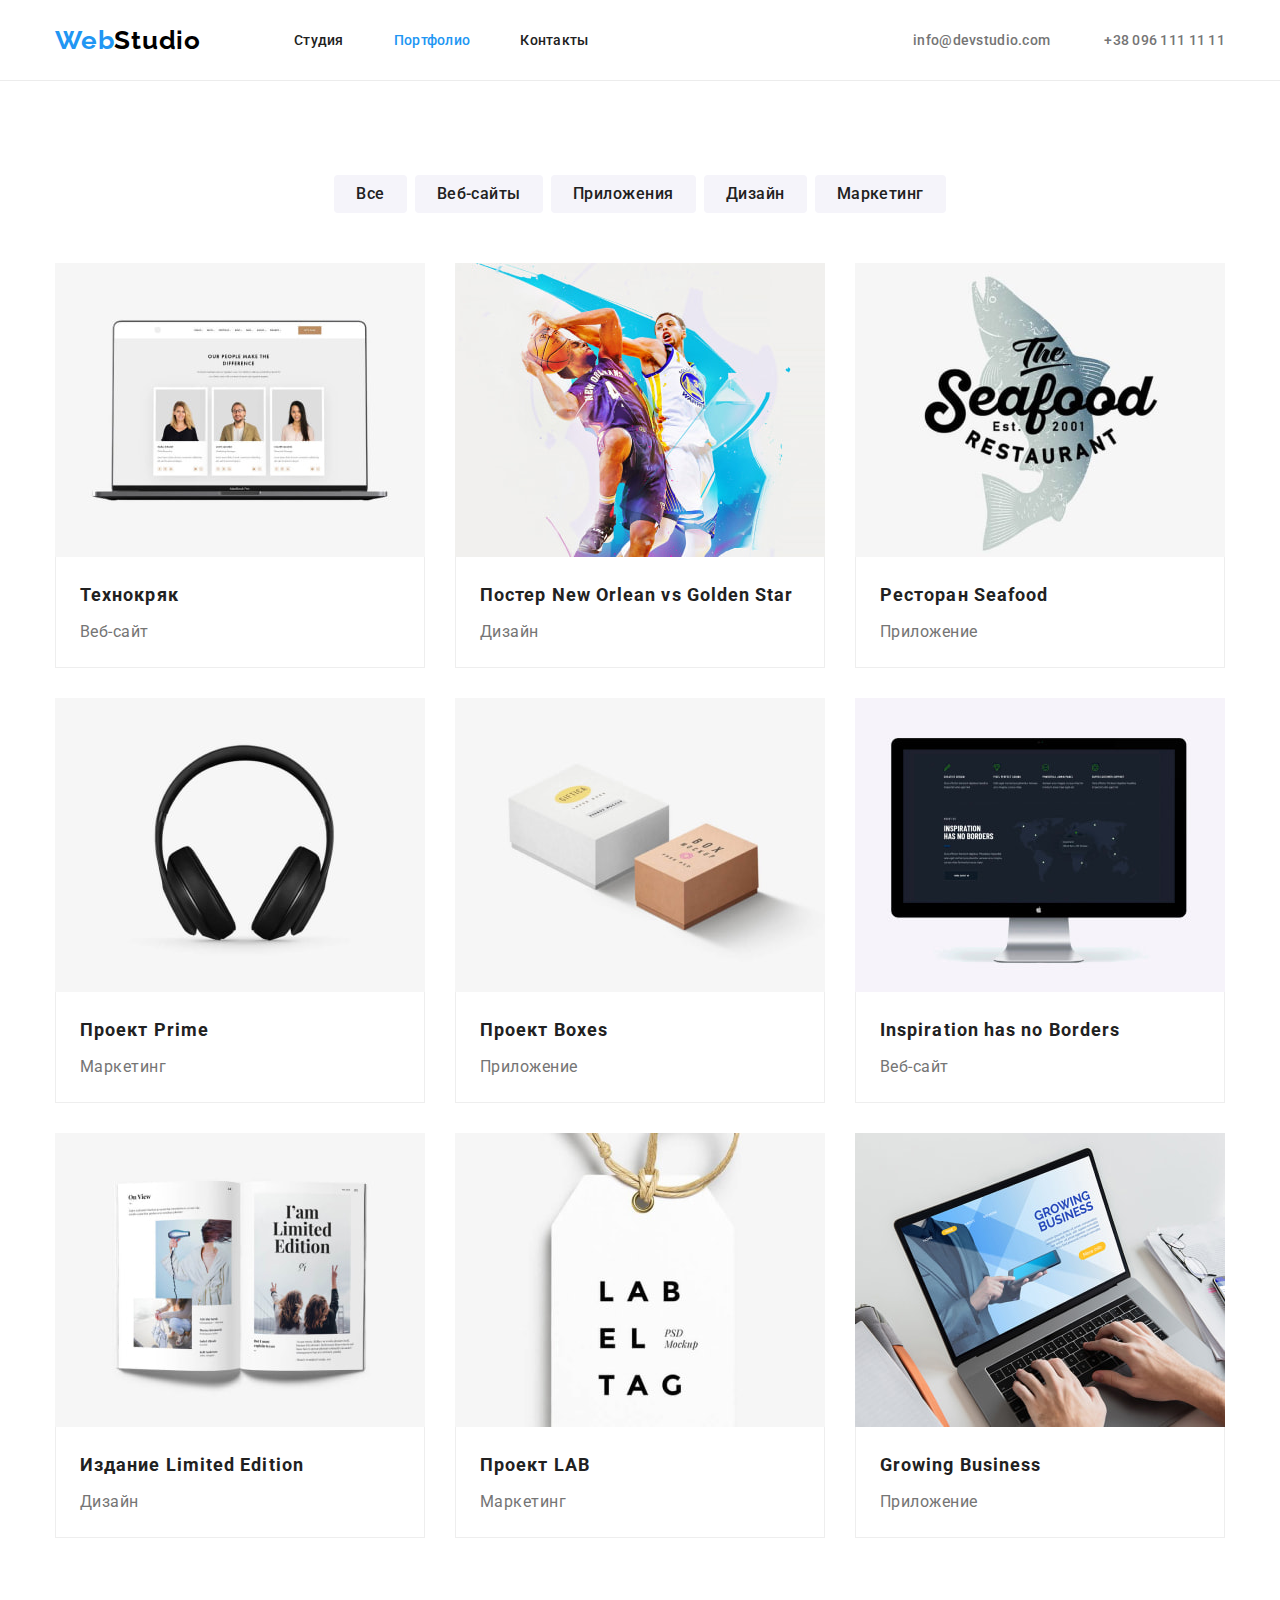
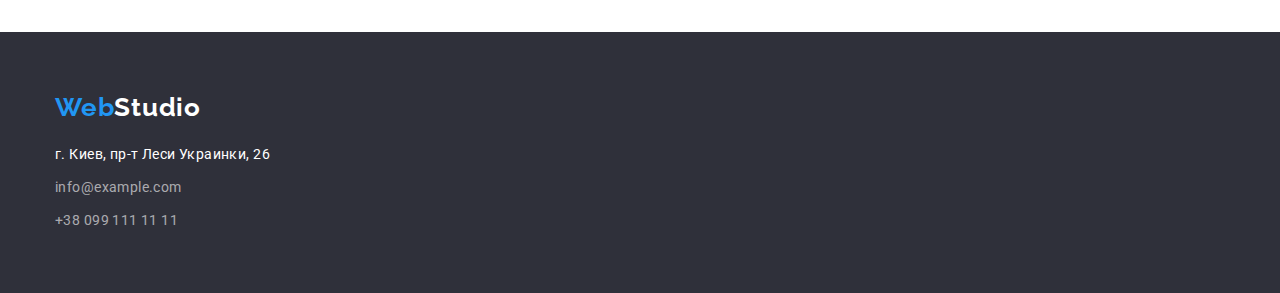
==== portfolio.html @ 58351874 "Initial commit" ====
<!DOCTYPE html>
<html lang="ru">
  <head>
    <meta charset="UTF-8" />
    <meta http-equiv="X-UA-Compatible" content="IE=edge" />
    <meta name="viewport" content="width=device-width, initial-scale=1.0" />
    <link rel="preconnect" href="https://fonts.googleapis.com" />
    <link rel="preconnect" href="https://fonts.gstatic.com" crossorigin />
    <link
      href="https://fonts.googleapis.com/css2?family=Raleway:wght@700&family=Roboto:wght@400;500;700;900&display=swap"
      rel="stylesheet"
    />
    <link
      rel="stylesheet"
      href="https://cdnjs.cloudflare.com/ajax/libs/modern-normalize/1.1.0/modern-normalize.min.css"
    />
    <link rel="stylesheet" href="css/styles.css" />
    <title>Портфолио</title>
  </head>
  <body>
    <!-- Шапка -->
    <header class="header">
      <!-- Меню навигации -->
      <div class="container header-content">
        <nav class="navigation">
          <!-- Логотип -->
          <a href="./index.html" class="logo link"><span class="web-logo">Web</span>Studio</a>
          <ul class="navigation-list list">
            <!-- Меню сайта -->
            <li class="navigation-item">
              <a href="./index.html" class="link">Студия</a>
            </li>
            <li class="navigation-item">
              <a href="./portfolio.html" class="link current">Портфолио</a>
            </li>
            <li class="navigation-item">
              <a href="" class="link">Контакты</a>
            </li>
          </ul>
        </nav>
        <!-- Контакты -->
        <div class="header-contacts">
          <a href="mailto:info@devstudio.com" class="email link">info@devstudio.com</a>
          <a href="tel:+380961111111" class="telnumber link">+38 096 111 11 11</a>
        </div>
      </div>
    </header>
    <!-- Мейн -->
    <main>
      <!-- Наши работы -->
      <section class="portfolio section">
        <div class="container">
          <h1 hidden>Наше портфолио</h1>
          <!-- Список фильтров -->
          <ul class="filter-list list">
            <li class="filter-item">
              <button class="filter-button" type="button">Все</button>
            </li>
            <li class="filter-item">
              <button class="filter-button" type="button">Веб-сайты</button>
            </li>
            <li class="filter-item">
              <button class="filter-button" type="button">Приложения</button>
            </li>
            <li class="filter-item">
              <button class="filter-button" type="button">Дизайн</button>
            </li>
            <li class="filter-item">
              <button class="filter-button" type="button">Маркетинг</button>
            </li>
          </ul>
          <!-- Список примеров работ -->
          <ul class="portfolio-list list">
            <li class="portfolio-item">
              <a href="" class="link">
                <img
                  src="./images/technocryak.jpg"
                  width="370"
                  height="294"
                  alt="MacBook Pro с открытым на нем сайтом"
                />
                <div>
                  <h2 class="portfolio-title">Технокряк</h2>
                  <p class="filter-title">Веб-сайт</p>
                </div>
              </a>
            </li>
            <li class="portfolio-item">
              <a href="" class="link">
                <img
                  src="./images/no-vs-gs.jpg"
                  width="370"
                  height="294"
                  alt="Постер с баскетболистами"
                />
                <div>
                  <h2 class="portfolio-title">Постер New Orlean vs Golden Star</h2>
                  <p class="filter-title">Дизайн</p>
                </div>
              </a>
            </li>
            <li class="portfolio-item">
              <a href="" class="link">
                <img
                  src="./images/seafood.jpg"
                  width="370"
                  height="294"
                  alt="Емблема-рыба ресторана Seafood"
                />
                <div>
                  <h2 class="portfolio-title">Ресторан Seafood</h2>
                  <p class="filter-title">Приложение</p>
                </div>
              </a>
            </li>
            <li class="portfolio-item">
              <a href="" class="link">
                <img
                  src="./images/prime.jpg"
                  width="370"
                  height="294"
                  alt="Наушники черного цвета"
                />
                <div>
                  <h2 class="portfolio-title">Проект Prime</h2>
                  <p class="filter-title">Маркетинг</p>
                </div>
              </a>
            </li>
            <li class="portfolio-item">
              <a href="" class="link">
                <img src="./images/boxes.jpg" width="370" height="294" alt="Картонные коробки" />
                <div>
                  <h2 class="portfolio-title">Проект Boxes</h2>
                  <p class="filter-title">Приложение</p>
                </div>
              </a>
            </li>
            <li class="portfolio-item">
              <a href="" class="link">
                <img
                  src="./images/insp-has-no-borders.jpg"
                  width="370"
                  height="294"
                  alt="Монитор компьютера с открытым на нем сайтом"
                />
                <div>
                  <h2 class="portfolio-title">Inspiration has no Borders</h2>
                  <p class="filter-title">Веб-сайт</p>
                </div>
              </a>
            </li>
            <li class="portfolio-item">
              <a href="" class="link">
                <img src="./images/lim-edition.jpg" width="370" height="294" alt="Открытая книга" />
                <div>
                  <h2 class="portfolio-title">Издание Limited Edition</h2>
                  <p class="filter-title">Дизайн</p>
                </div>
              </a>
            </li>
            <li class="portfolio-item">
              <a href="" class="link">
                <img
                  src="./images/project-lab.jpg"
                  width="370"
                  height="294"
                  alt="Бирка с надписью"
                />
                <div>
                  <h2 class="portfolio-title">Проект LAB</h2>
                  <p class="filter-title">Маркетинг</p>
                </div>
              </a>
            </li>
            <li class="portfolio-item">
              <a href="" class="link">
                <img
                  src="./images/growing-business.jpg"
                  width="370"
                  height="294"
                  alt="Человеческие руки печатающие на открытом ноутбуке"
                />
                <div>
                  <h2 class="portfolio-title">Growing Business</h2>
                  <p class="filter-title">Приложение</p>
                </div>
              </a>
            </li>
          </ul>
        </div>
      </section>
    </main>
    <!-- Подвал -->
    <footer class="footer">
      <div class="container">
        <a href="./index.html" class="logo link">
          <span class="web-logo">Web</span><span class="studio-logo">Studio</span>
        </a>
        <address class="address">
          <p>г. Киев, пр-т Леси Украинки, 26</p>
          <a href="mailto:info@example.com" class="email link">info@example.com</a>
          <a href="tel:+380991111111" class="telnumber link">+38 099 111 11 11</a>
        </address>
      </div>
    </footer>
  </body>
</html>
---- css/styles.css ----
:root {
  /* Fonts */
  --general-text-font: 'Roboto', sans-serif;
  --logo-font: 'Raleway', sans-serif;

  /* Colors */
  --primery-text-color: #757575;
  --secondary-text-color: #212121;
  --black-logo-color: #000000;
  --accent-color: #2196f3;
  --white-text-color: #ffffff;
  --secondary-background-color: #f5f4fa;
  --third-background-color: #2f303a;
  --address-contacts-color: rgba(255, 255, 255, 0.6);
  --potrfolio-border-color: #eeeeee;
  --header-border-color: #ececec;
  --hero-button-accent-color: #188ce8;
}

/* General properties */

body {
  font-family: var(--general-text-font);
  font-style: normal;
  background-color: var(--white-text-color);
  color: var(--primery-text-color);
}

h1,
h2,
h3,
h4,
h5,
h6,
p,
ul {
  margin: 0;
  padding: 0;
}

img {
  display: block;
}

.container {
  width: 1200px;
  margin-left: auto;
  margin-right: auto;
  padding-left: 15px;
  padding-right: 15px;
}
.section {
  padding-top: 94px;
  padding-bottom: 94px;
}

.link {
  text-decoration: none;
}

.list {
  list-style: none;
}

.hero-button,
.filter-button {
  font-family: 'Roboto';
  font-style: normal;
  cursor: pointer;
  border: none;
  text-decoration: none;
}

/* Лого */

.logo {
  font-family: var(--logo-font);
  font-weight: 700;
  font-size: 26px;
  line-height: 1.192;
  letter-spacing: 0.03em;

  color: var(--black-logo-color);
}

.navigation .logo {
  margin-right: 93px;
}

.web-logo {
  color: var(--accent-color);
}

.studio-logo {
  color: var(--white-text-color);
}

/* Навігація сайту */

.header {
  border-bottom: 1px solid var(--header-border-color);
}

.header-content,
.navigation-list {
  display: flex;
  align-items: center;
}

.navigation {
  display: flex;
  align-items: center;
}

.navigation-list .link.current {
  color: var(--accent-color);
}

.navigation-list .link {
  display: block;
  padding-top: 32px;
  padding-bottom: 32px;

  color: var(--secondary-text-color);
}

.navigation-list .link:hover,
.navigation-list .link:focus {
  color: var(--accent-color);
}

.navigation-item:not(:last-child) {
  margin-right: 50px;
}

.header-contacts a:not(:last-child) {
  margin-right: 50px;
}

.header-contacts {
  margin-left: auto;
}

.navigation-item {
  font-weight: 500;
  font-size: 14px;
  line-height: 1.143;
  letter-spacing: 0.02em;
}

/* Контакти + Підвал */

.email,
.telnumber {
  font-weight: 500;
  font-size: 14px;
  line-height: 1.143;
  letter-spacing: 0.02em;

  color: var(--primery-text-color);
}

.address p,
.address a {
  font-style: normal;
  font-weight: 400;
  font-size: 14px;
  line-height: 1.714;
  letter-spacing: 0.03em;

  color: var(--address-contacts-color);
}

.footer .container,
.address {
  display: flex;
  flex-direction: column;
}

.address p {
  margin-bottom: 9px;

  color: var(--white-text-color);
}

.address .email {
  margin-bottom: 9px;
}

.email:hover,
.telnumber:hover,
.email:focus,
.telnumber:focus {
  color: var(--accent-color);
}

.footer .logo {
  margin-bottom: 20px;
}

.footer {
  padding: 60px 0;

  background-color: var(--third-background-color);
}

/* Мейн */

.hero {
  padding: 200px 0;
  text-align: center;

  background-color: var(--third-background-color);
}

.hero-title {
  margin-left: auto;
  margin-right: auto;
  width: 696px;
  margin-bottom: 30px;
  font-weight: 900;
  font-size: 44px;
  line-height: 1.36;
  letter-spacing: 0.06em;
  text-transform: uppercase;

  color: var(--white-text-color);
}

.hero-button {
  padding: 10px 32px;
  font-weight: 700;
  font-size: 16px;
  line-height: 1.875;
  letter-spacing: 0.06em;

  color: var(--white-text-color);
  background-color: var(--accent-color);
  box-shadow: 0px 4px 4px rgba(0, 0, 0, 0.15);
  border-radius: 4px;
}

.hero-button:hover,
.hero-button:focus {
  background-color: var(--hero-button-accent-color);
}

/* Наші особливості */

.features-list {
  display: flex;
}

.features.section {
  padding-bottom: 0px;
}

.features-title {
  margin-bottom: 10px;
  font-size: 14px;
  line-height: 1.143;
  letter-spacing: 0.03em;
  text-transform: uppercase;

  color: var(--secondary-text-color);
}

.features-item:not(:last-child) {
  margin-right: 30px;
}

.features-item {
  width: 270px;
}

.features-item p {
  padding-bottom: 3px;
  font-size: 14px;
  line-height: 1.714;
  letter-spacing: 0.03em;
}

/* Наша зайнятість + Команда */

.employment-title,
.team-title {
  margin-bottom: 50px;
  font-size: 36px;
  line-height: 1.167;
  text-align: center;
  letter-spacing: 0.03em;

  color: var(--secondary-text-color);
}

.employment-list,
.team-list {
  display: flex;
}

.employment-item:not(:last-child) {
  margin-right: 30px;
}

.team {
  background-color: var(--secondary-background-color);
}

.team-item:not(:last-child) {
  margin-right: 30px;
}
.team-item img {
  margin-bottom: 30px;
}
.team-item {
  padding-bottom: 30px;

  box-shadow: 0px 1px 3px rgba(0, 0, 0, 0.12), 0px 1px 1px rgba(0, 0, 0, 0.14),
    0px 2px 1px rgba(0, 0, 0, 0.2);
  border-radius: 0px 0px 4px 4px;
}

.team-member {
  margin-bottom: 10px;
  font-weight: 500;
  font-size: 16px;
  line-height: 1.18;
  text-align: center;
  letter-spacing: 0.03em;

  color: var(--secondary-text-color);
}

.team-work {
  font-size: 16px;
  line-height: 1.187;
  text-align: center;
  letter-spacing: 0.03em;
}

/* Портфоліо */

.filter-list {
  display: flex;
  justify-content: center;
  margin-bottom: 50px;
}

.filter-item:not(:last-child) {
  margin-right: 8px;
}

.filter-button {
  padding: 6px 22px;
  font-weight: 500;
  font-size: 16px;
  line-height: 1.625;
  text-align: center;
  letter-spacing: 0.03em;

  color: var(--secondary-text-color);
  background-color: var(--secondary-background-color);
  border-radius: 4px;
}

.filter-button:hover,
.filter-button:focus {
  color: var(--white-text-color);
  background-color: var(--accent-color);
  box-shadow: 0px 3px 1px rgba(0, 0, 0, 0.1), 0px 1px 2px rgba(0, 0, 0, 0.08),
    0px 2px 2px rgba(0, 0, 0, 0.12);
}

.filter-title {
  font-size: 16px;
  line-height: 1.875;
  letter-spacing: 0.03em;
  color: var(--primery-text-color);
}

.portfolio-list {
  display: flex;
  flex-wrap: wrap;
  gap: 30px;
  flex-basis: calc((100% - 60px) / 3);
  align-content: flex-start;
}

.portfolio-title {
  margin-bottom: 4px;

  font-size: 18px;
  line-height: 2;
  letter-spacing: 0.06em;

  color: var(--secondary-text-color);
}

.portfolio-item {
  background-color: var(--white-text-color);
}

.portfolio-item div {
  padding: 20px 24px;

  border: 1px solid var(--potrfolio-border-color);
  border-top: none;
}
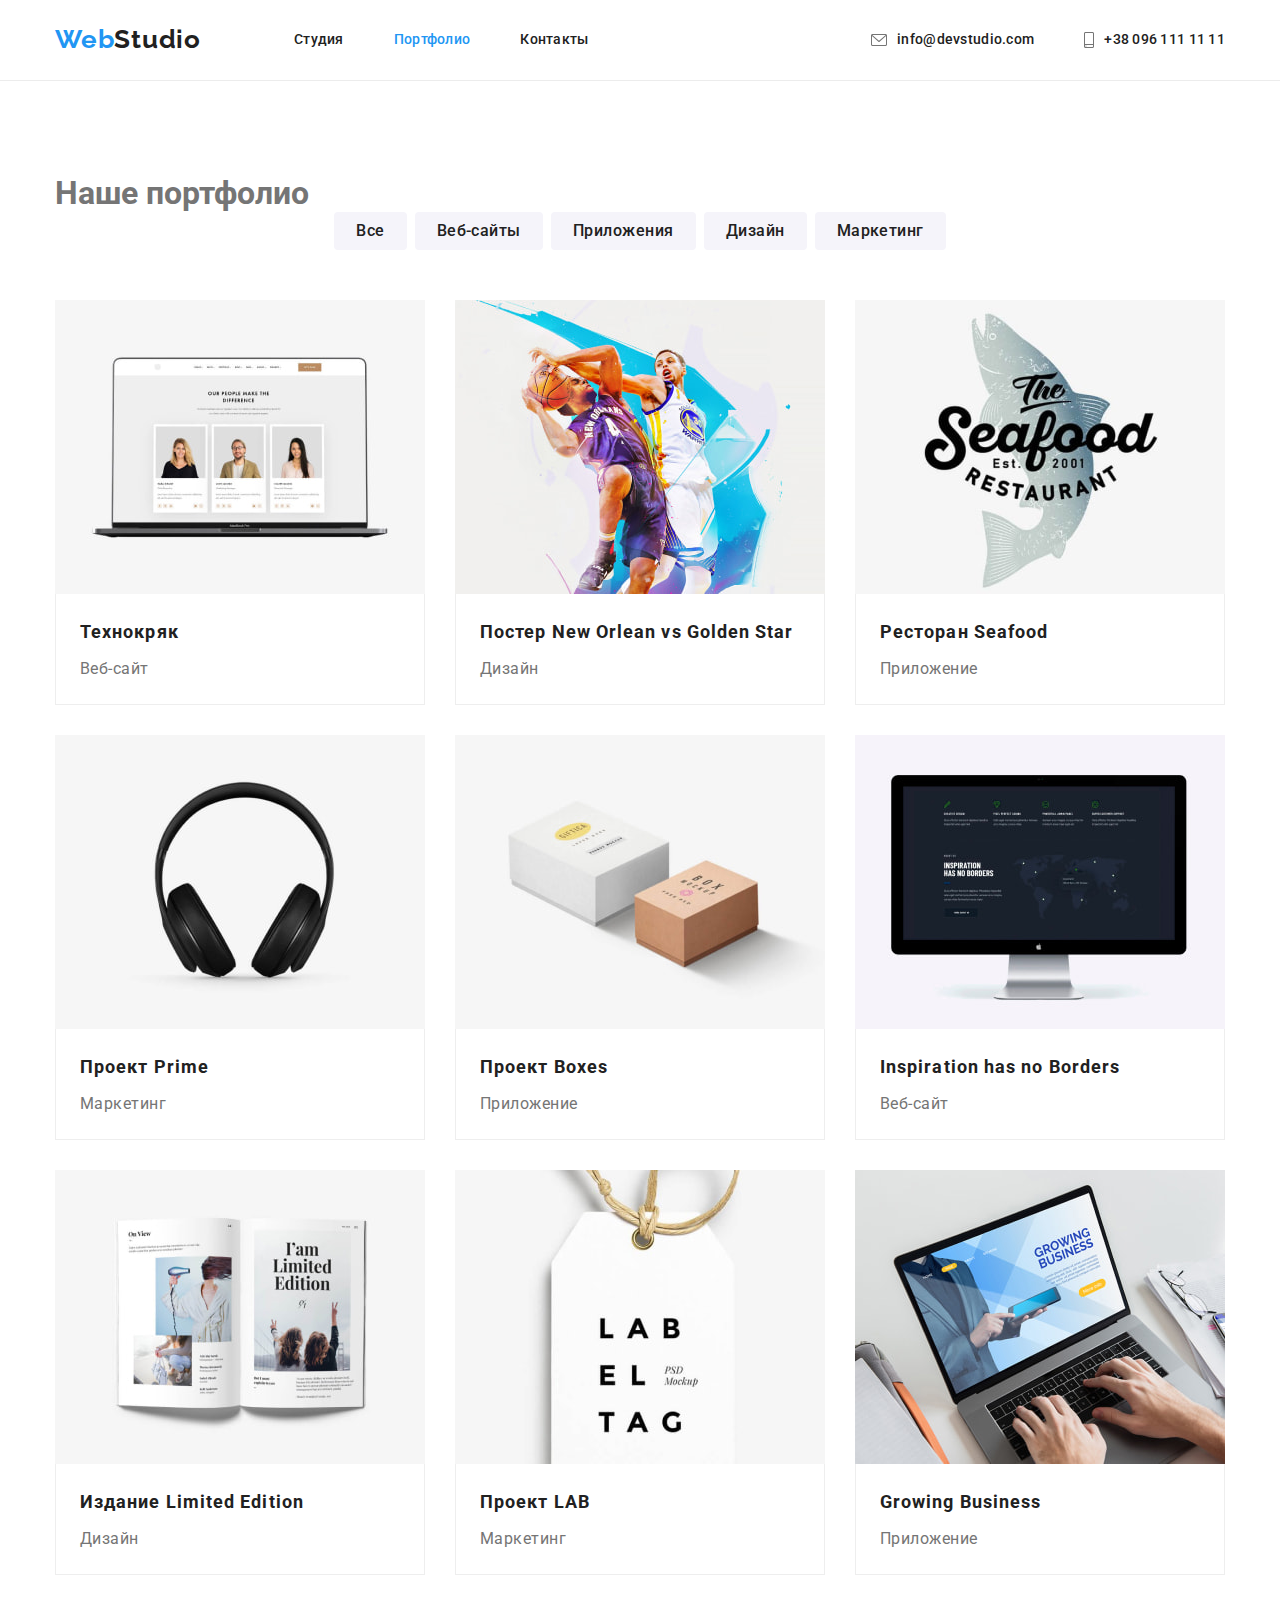
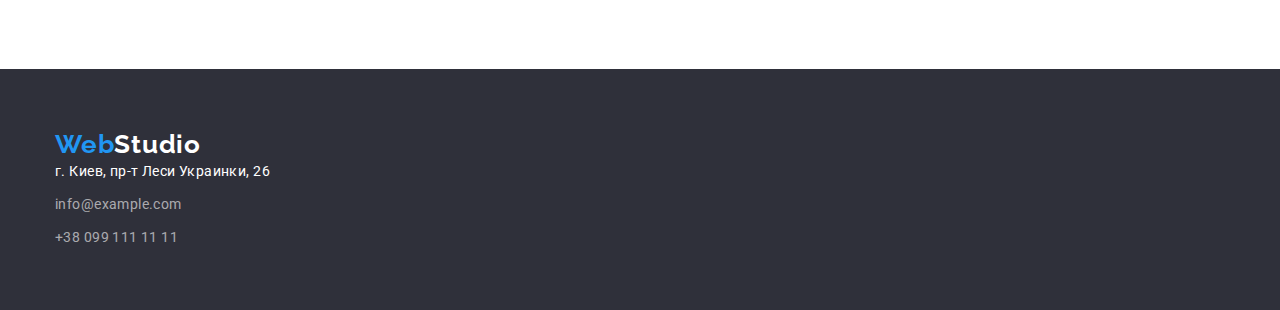
==== commit 7d39735d: "up" ====
--- a/portfolio.html
+++ b/portfolio.html
@@ -50,7 +50,7 @@
       <!-- Наши работы -->
       <section class="portfolio section">
         <div class="container">
-          <h1 hidden>Наше портфолио</h1>
+          <h1 visually-hidden>Наше портфолио</h1>
           <!-- Список фильтров -->
           <ul class="filter-list list">
             <li class="filter-item">
--- a/css/styles.css
+++ b/css/styles.css
@@ -15,6 +15,7 @@
   --potrfolio-border-color: #eeeeee;
   --header-border-color: #ececec;
   --hero-button-accent-color: #188ce8;
+  --hero-overlay-color: rgba(47, 48, 58, 0.4);
 }
 
 /* General properties */
@@ -77,51 +78,53 @@
   font-family: var(--logo-font);
   font-weight: 700;
   font-size: 26px;
-  line-height: 1.192;
+  line-height: 1.19;
   letter-spacing: 0.03em;
 
   color: var(--black-logo-color);
+}
+
+.web-logo {
+  color: var(--accent-color);
+}
+
+.studio-logo {
+  color: var(--white-text-color);
+}
+
+/* Навігація сайту */
+
+.header {
+  border-bottom: 1px solid var(--header-border-color);
+}
+
+.header-content,
+.navigation-list {
+  display: flex;
+  align-items: center;
+}
+
+.navigation {
+  display: flex;
+  align-items: center;
+}
+
+.navigation-list .link.current {
+  color: var(--accent-color);
+}
+
+.header-content .link {
+  display: inline-flex;
+  padding-top: 32px;
+  padding-bottom: 32px;
+
+  color: var(--secondary-text-color);
 }
 
 .navigation .logo {
   margin-right: 93px;
-}
-
-.web-logo {
-  color: var(--accent-color);
-}
-
-.studio-logo {
-  color: var(--white-text-color);
-}
-
-/* Навігація сайту */
-
-.header {
-  border-bottom: 1px solid var(--header-border-color);
-}
-
-.header-content,
-.navigation-list {
-  display: flex;
-  align-items: center;
-}
-
-.navigation {
-  display: flex;
-  align-items: center;
-}
-
-.navigation-list .link.current {
-  color: var(--accent-color);
-}
-
-.navigation-list .link {
-  display: block;
-  padding-top: 32px;
-  padding-bottom: 32px;
-
-  color: var(--secondary-text-color);
+  padding-top: 24px;
+  padding-bottom: 25px;
 }
 
 .navigation-list .link:hover,
@@ -137,14 +140,13 @@
   margin-right: 50px;
 }
 
-.header-contacts {
-  margin-left: auto;
-}
-
+.navigation {
+  margin-right: auto;
+}
 .navigation-item {
   font-weight: 500;
   font-size: 14px;
-  line-height: 1.143;
+  line-height: 1.14;
   letter-spacing: 0.02em;
 }
 
@@ -154,10 +156,37 @@
 .telnumber {
   font-weight: 500;
   font-size: 14px;
-  line-height: 1.143;
+  line-height: 1.14;
   letter-spacing: 0.02em;
 
   color: var(--primery-text-color);
+}
+.header-contacts {
+  display: inline-flex;
+  align-items: center;
+}
+
+.header-contacts .email,
+.header-contacts .telnumber {
+  align-items: center;
+}
+
+.header-contacts .email::before,
+.header-contacts .telnumber::before {
+  content: '';
+  display: inline-block;
+  margin-right: 10px;
+}
+.header-contacts .email::before {
+  width: 16px;
+  height: 12px;
+  background-image: url(../images/envelope.svg);
+}
+
+.header-contacts .telnumber::before {
+  width: 10px;
+  height: 16px;
+  background-image: url(../images/smartphone.svg);
 }
 
 .address p,
@@ -165,16 +194,34 @@
   font-style: normal;
   font-weight: 400;
   font-size: 14px;
-  line-height: 1.714;
+  line-height: 1.71;
   letter-spacing: 0.03em;
 
   color: var(--address-contacts-color);
 }
 
-.footer .container,
-.address {
+.footer-content {
+  display: flex;
+}
+.social-list {
+  display: flex;
+  flex-wrap: wrap;
+  gap: 10px;
+}
+
+.footer-address,
+.address,
+.social {
   display: flex;
   flex-direction: column;
+}
+
+.social {
+  padding-top: 12px;
+}
+
+.footer-address {
+  margin-right: 70px;
 }
 
 .address p {
@@ -183,7 +230,7 @@
   color: var(--white-text-color);
 }
 
-.address .email {
+.footer .email {
   margin-bottom: 9px;
 }
 
@@ -204,13 +251,36 @@
   background-color: var(--third-background-color);
 }
 
+.social-title {
+  margin-bottom: 20px;
+  font-style: normal;
+  font-weight: 700;
+  font-size: 14px;
+  line-height: 1.14;
+  letter-spacing: 0.03em;
+  text-transform: uppercase;
+
+  color: var(--white-text-color);
+}
+
 /* Мейн */
 
 .hero {
+  text-align: center;
+  background-color: var(--third-background-color);
+}
+
+.overlay {
   padding: 200px 0;
-  text-align: center;
-
-  background-color: var(--third-background-color);
+  height: 600px;
+  max-width: 1600px;
+  margin-right: auto;
+  margin-left: auto;
+  background-image: linear-gradient(to right, var(--hero-overlay-color), var(--hero-overlay-color)),
+    url(../images/hero.jpg);
+  background-repeat: no-repeat;
+  background-position: center;
+  background-size: cover;
 }
 
 .hero-title {
@@ -231,7 +301,7 @@
   padding: 10px 32px;
   font-weight: 700;
   font-size: 16px;
-  line-height: 1.875;
+  line-height: 1.88;
   letter-spacing: 0.06em;
 
   color: var(--white-text-color);
@@ -258,7 +328,7 @@
 .features-title {
   margin-bottom: 10px;
   font-size: 14px;
-  line-height: 1.143;
+  line-height: 1.14;
   letter-spacing: 0.03em;
   text-transform: uppercase;
 
@@ -276,17 +346,43 @@
 .features-item p {
   padding-bottom: 3px;
   font-size: 14px;
-  line-height: 1.714;
-  letter-spacing: 0.03em;
-}
-
-/* Наша зайнятість + Команда */
+  line-height: 1.71;
+  letter-spacing: 0.03em;
+}
+
+.features-item::before {
+  display: inline-block;
+  content: '';
+  width: inherit;
+  height: 120px;
+  margin-bottom: 30px;
+  background-color: #f5f4fa;
+  border-radius: 4px;
+  background-repeat: no-repeat;
+  background-position: center;
+}
+
+.item-antenna::before {
+  background-image: url(../images/antenna.svg);
+}
+.item-clock::before {
+  background-image: url(../images/clock.svg);
+}
+.item-diagram::before {
+  background-image: url(../images/diagram.svg);
+}
+.item-astronaut::before {
+  background-image: url(../images/astronaut.svg);
+}
+
+/* Наша зайнятість + Команда + Постійні клієнти */
 
 .employment-title,
-.team-title {
+.team-title,
+.partner-title {
   margin-bottom: 50px;
   font-size: 36px;
-  line-height: 1.167;
+  line-height: 1.17;
   text-align: center;
   letter-spacing: 0.03em;
 
@@ -294,21 +390,28 @@
 }
 
 .employment-list,
+.team-list,
+.partner-list {
+  display: flex;
+  flex-wrap: wrap;
+  gap: 30px;
+}
+.employment-list {
+  flex-basis: calc((100%-30 * 2) / 3);
+}
+
 .team-list {
-  display: flex;
-}
-
-.employment-item:not(:last-child) {
-  margin-right: 30px;
+  flex-basis: calc((100%-30 * 3) / 4);
+}
+
+.partner-list {
+  flex-basis: calc((100%-30 * 5) / 6);
 }
 
 .team {
   background-color: var(--secondary-background-color);
 }
 
-.team-item:not(:last-child) {
-  margin-right: 30px;
-}
 .team-item img {
   margin-bottom: 30px;
 }
@@ -338,23 +441,33 @@
   letter-spacing: 0.03em;
 }
 
+.team-item::after {
+  content: '';
+  display: block;
+  width: 206px;
+  height: 44px;
+  margin-right: auto;
+  margin-left: auto;
+  margin-top: 16px;
+  background-image: url(../images/Social-links.svg);
+  background-repeat: no-repeat;
+  background-position: center;
+}
+
 /* Портфоліо */
 
 .filter-list {
   display: flex;
+  gap: 8px;
   justify-content: center;
   margin-bottom: 50px;
-}
-
-.filter-item:not(:last-child) {
-  margin-right: 8px;
 }
 
 .filter-button {
   padding: 6px 22px;
   font-weight: 500;
   font-size: 16px;
-  line-height: 1.625;
+  line-height: 1.63;
   text-align: center;
   letter-spacing: 0.03em;
 
@@ -373,7 +486,7 @@
 
 .filter-title {
   font-size: 16px;
-  line-height: 1.875;
+  line-height: 1.88;
   letter-spacing: 0.03em;
   color: var(--primery-text-color);
 }
@@ -406,3 +519,16 @@
   border: 1px solid var(--potrfolio-border-color);
   border-top: none;
 }
+
+.visually-hidden {
+  position: absolute;
+  white-space: nowrap;
+  width: 1px;
+  height: 1px;
+  overflow: hidden;
+  border: 0;
+  padding: 0;
+  clip: rect(0 0 0 0);
+  clip-path: inset(50%);
+  margin: -1px;
+}
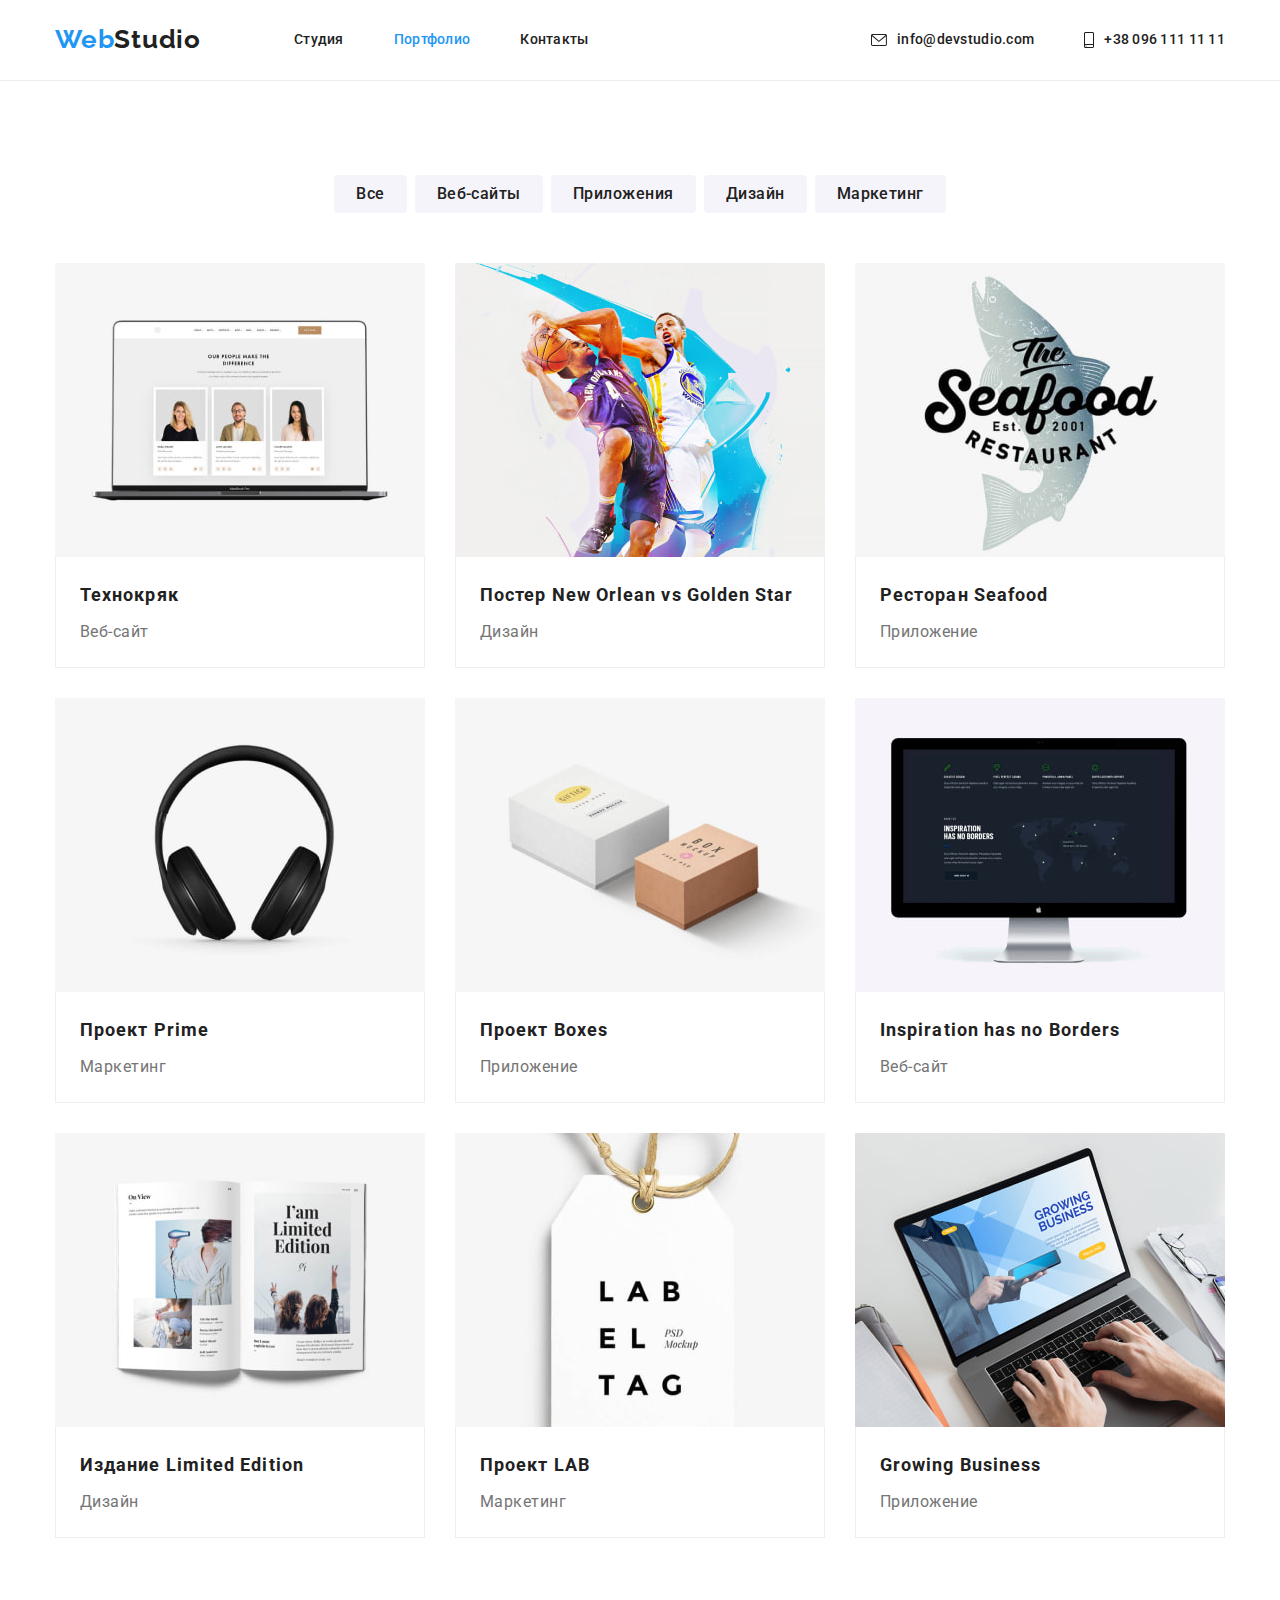
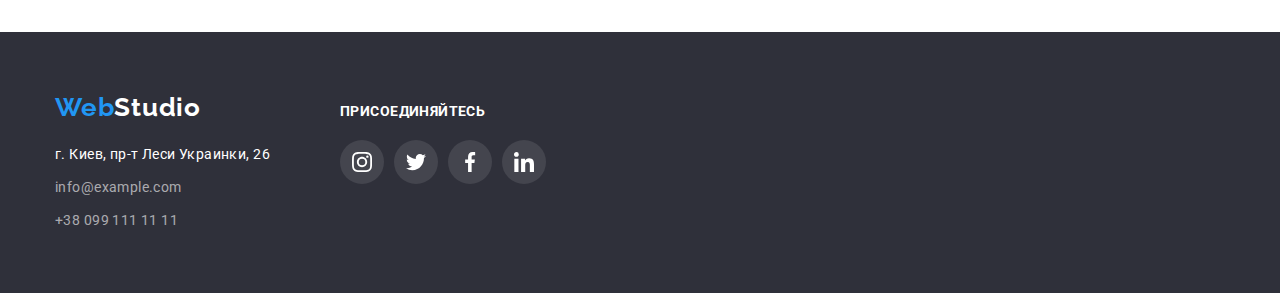
==== commit c5898d6d: "final (?) update home-work #4" ====
--- a/portfolio.html
+++ b/portfolio.html
@@ -40,8 +40,16 @@
         </nav>
         <!-- Контакты -->
         <div class="header-contacts">
-          <a href="mailto:info@devstudio.com" class="email link">info@devstudio.com</a>
-          <a href="tel:+380961111111" class="telnumber link">+38 096 111 11 11</a>
+          <a href="mailto:info@devstudio.com" class="email link">
+            <svg class="envelope" width="16" height="12">
+              <use href="./images/icons.svg#icon-envelope"></use></svg
+            >info@devstudio.com
+          </a>
+          <a href="tel:+380961111111" class="telnumber link">
+            <svg class="smartphone" width="10" height="16">
+              <use href="./images/icons.svg#icon-smartphone"></use></svg
+            >+38 096 111 11 11
+          </a>
         </div>
       </div>
     </header>
@@ -50,7 +58,7 @@
       <!-- Наши работы -->
       <section class="portfolio section">
         <div class="container">
-          <h1 visually-hidden>Наше портфолио</h1>
+          <h1 class="visually-hidden">Наше портфолио</h1>
           <!-- Список фильтров -->
           <ul class="filter-list list">
             <li class="filter-item">
@@ -194,14 +202,51 @@
     <!-- Подвал -->
     <footer class="footer">
       <div class="container">
-        <a href="./index.html" class="logo link">
-          <span class="web-logo">Web</span><span class="studio-logo">Studio</span>
-        </a>
-        <address class="address">
-          <p>г. Киев, пр-т Леси Украинки, 26</p>
-          <a href="mailto:info@example.com" class="email link">info@example.com</a>
-          <a href="tel:+380991111111" class="telnumber link">+38 099 111 11 11</a>
-        </address>
+        <div class="footer-content">
+          <div class="footer-address">
+            <a href="./index.html" class="logo link">
+              <span class="web-logo">Web</span><span class="studio-logo">Studio</span>
+            </a>
+            <address class="address">
+              <p>г. Киев, пр-т Леси Украинки, 26</p>
+              <a href="mailto:info@example.com" class="email link">info@example.com</a>
+              <a href="tel:+380991111111" class="telnumber link">+38 099 111 11 11</a>
+            </address>
+          </div>
+          <div class="social">
+            <h2 class="social-title">Присоединяйтесь</h2>
+            <ul class="social-links list">
+              <li class="social-item">
+                <a class="social-icon" href="">
+                  <svg class="icon" width="20" height="20">
+                    <use href="./images/icons.svg#icon-instagram"></use>
+                  </svg>
+                </a>
+              </li>
+              <li class="social-item">
+                <a class="social-icon" href="">
+                  <svg class="icon" width="20" height="20">
+                    <use href="./images/icons.svg#icon-twitter"></use>
+                  </svg>
+                </a>
+              </li>
+              <li class="social-item">
+                <a class="social-icon" href="">
+                  <svg class="icon" width="20" height="20">
+                    <use href="./images/icons.svg#icon-facebook"></use>
+                  </svg>
+                </a>
+              </li>
+              <li class="social-item">
+                <a class="social-icon" href="">
+                  <svg class="icon" width="20" height="20">
+                    <use href="./images/icons.svg#icon-linkedin"></use>
+                  </svg>
+                </a>
+              </li>
+            </ul>
+          </div>
+        </div>
       </div>
     </footer>
   </body>
--- a/css/styles.css
+++ b/css/styles.css
@@ -16,6 +16,8 @@
   --header-border-color: #ececec;
   --hero-button-accent-color: #188ce8;
   --hero-overlay-color: rgba(47, 48, 58, 0.4);
+  --partner-item-color: #afb1b8;
+  --footer-soclinks-bg-color: rgba(255, 255, 255, 0.1);
 }
 
 /* General properties */
@@ -39,7 +41,8 @@
   padding: 0;
 }
 
-img {
+img,
+svg {
   display: block;
 }
 
@@ -161,32 +164,22 @@
 
   color: var(--primery-text-color);
 }
+
 .header-contacts {
   display: inline-flex;
+}
+
+.header-contacts .email,
+.header-contacts .telnumber,
+.envelope,
+.smartphone {
   align-items: center;
 }
 
-.header-contacts .email,
-.header-contacts .telnumber {
-  align-items: center;
-}
-
-.header-contacts .email::before,
-.header-contacts .telnumber::before {
-  content: '';
-  display: inline-block;
+.smartphone,
+.envelope {
   margin-right: 10px;
-}
-.header-contacts .email::before {
-  width: 16px;
-  height: 12px;
-  background-image: url(../images/envelope.svg);
-}
-
-.header-contacts .telnumber::before {
-  width: 10px;
-  height: 16px;
-  background-image: url(../images/smartphone.svg);
+  fill: currentColor;
 }
 
 .address p,
@@ -203,11 +196,6 @@
 .footer-content {
   display: flex;
 }
-.social-list {
-  display: flex;
-  flex-wrap: wrap;
-  gap: 10px;
-}
 
 .footer-address,
 .address,
@@ -276,6 +264,7 @@
   max-width: 1600px;
   margin-right: auto;
   margin-left: auto;
+
   background-image: linear-gradient(to right, var(--hero-overlay-color), var(--hero-overlay-color)),
     url(../images/hero.jpg);
   background-repeat: no-repeat;
@@ -288,6 +277,7 @@
   margin-right: auto;
   width: 696px;
   margin-bottom: 30px;
+
   font-weight: 900;
   font-size: 44px;
   line-height: 1.36;
@@ -350,12 +340,17 @@
   letter-spacing: 0.03em;
 }
 
-.features-item::before {
+.features-list .icon {
+  margin-bottom: 30px;
+}
+
+/* .features-item::before {
   display: inline-block;
   content: '';
   width: inherit;
   height: 120px;
   margin-bottom: 30px;
+
   background-color: #f5f4fa;
   border-radius: 4px;
   background-repeat: no-repeat;
@@ -363,7 +358,7 @@
 }
 
 .item-antenna::before {
-  background-image: url(../images/antenna.svg);
+  background-image: url(../images/icons.svg#icon-antenna);
 }
 .item-clock::before {
   background-image: url(../images/clock.svg);
@@ -373,7 +368,7 @@
 }
 .item-astronaut::before {
   background-image: url(../images/astronaut.svg);
-}
+} */
 
 /* Наша зайнятість + Команда + Постійні клієнти */
 
@@ -389,6 +384,57 @@
   color: var(--secondary-text-color);
 }
 
+.social-links {
+  display: flex;
+  flex-wrap: wrap;
+  gap: 10px;
+  flex-basis: calc((100%-20 * 3) / 4);
+  justify-content: center;
+  color: var(--partner-item-color);
+}
+
+.social-icon {
+  display: inline-flex;
+  width: 44px;
+  height: 44px;
+  justify-content: center;
+  align-items: center;
+  border-radius: 50%;
+
+  color: var(--partner-item-color);
+  background-color: transparent;
+}
+
+.footer .social-icon {
+  color: var(--white-text-color);
+  background-color: var(--footer-soclinks-bg-color);
+}
+
+.social-icon:hover,
+.social-icon:focus {
+  color: var(--white-text-color);
+  background-color: var(--accent-color);
+}
+
+.social-icon .icon {
+  fill: currentColor;
+}
+
+.partner-icon {
+  color: var(--partner-item-color);
+}
+
+.partner-icon:hover,
+.partner-icon:focus {
+  color: var(--accent-color);
+}
+
+.partner-icon .icon {
+  border: 1px solid currentColor;
+  border-radius: 4px;
+  fill: currentColor;
+}
+
 .employment-list,
 .team-list,
 .partner-list {
@@ -435,23 +481,11 @@
 }
 
 .team-work {
+  padding-bottom: 16px;
   font-size: 16px;
   line-height: 1.187;
   text-align: center;
   letter-spacing: 0.03em;
-}
-
-.team-item::after {
-  content: '';
-  display: block;
-  width: 206px;
-  height: 44px;
-  margin-right: auto;
-  margin-left: auto;
-  margin-top: 16px;
-  background-image: url(../images/Social-links.svg);
-  background-repeat: no-repeat;
-  background-position: center;
 }
 
 /* Портфоліо */
@@ -511,6 +545,11 @@
 
 .portfolio-item {
   background-color: var(--white-text-color);
+}
+
+.portfolio-item:hover {
+  box-shadow: 0px 1px 1px rgba(0, 0, 0, 0.12), 0px 4px 4px rgba(0, 0, 0, 0.06),
+    1px 4px 6px rgba(0, 0, 0, 0.16);
 }
 
 .portfolio-item div {
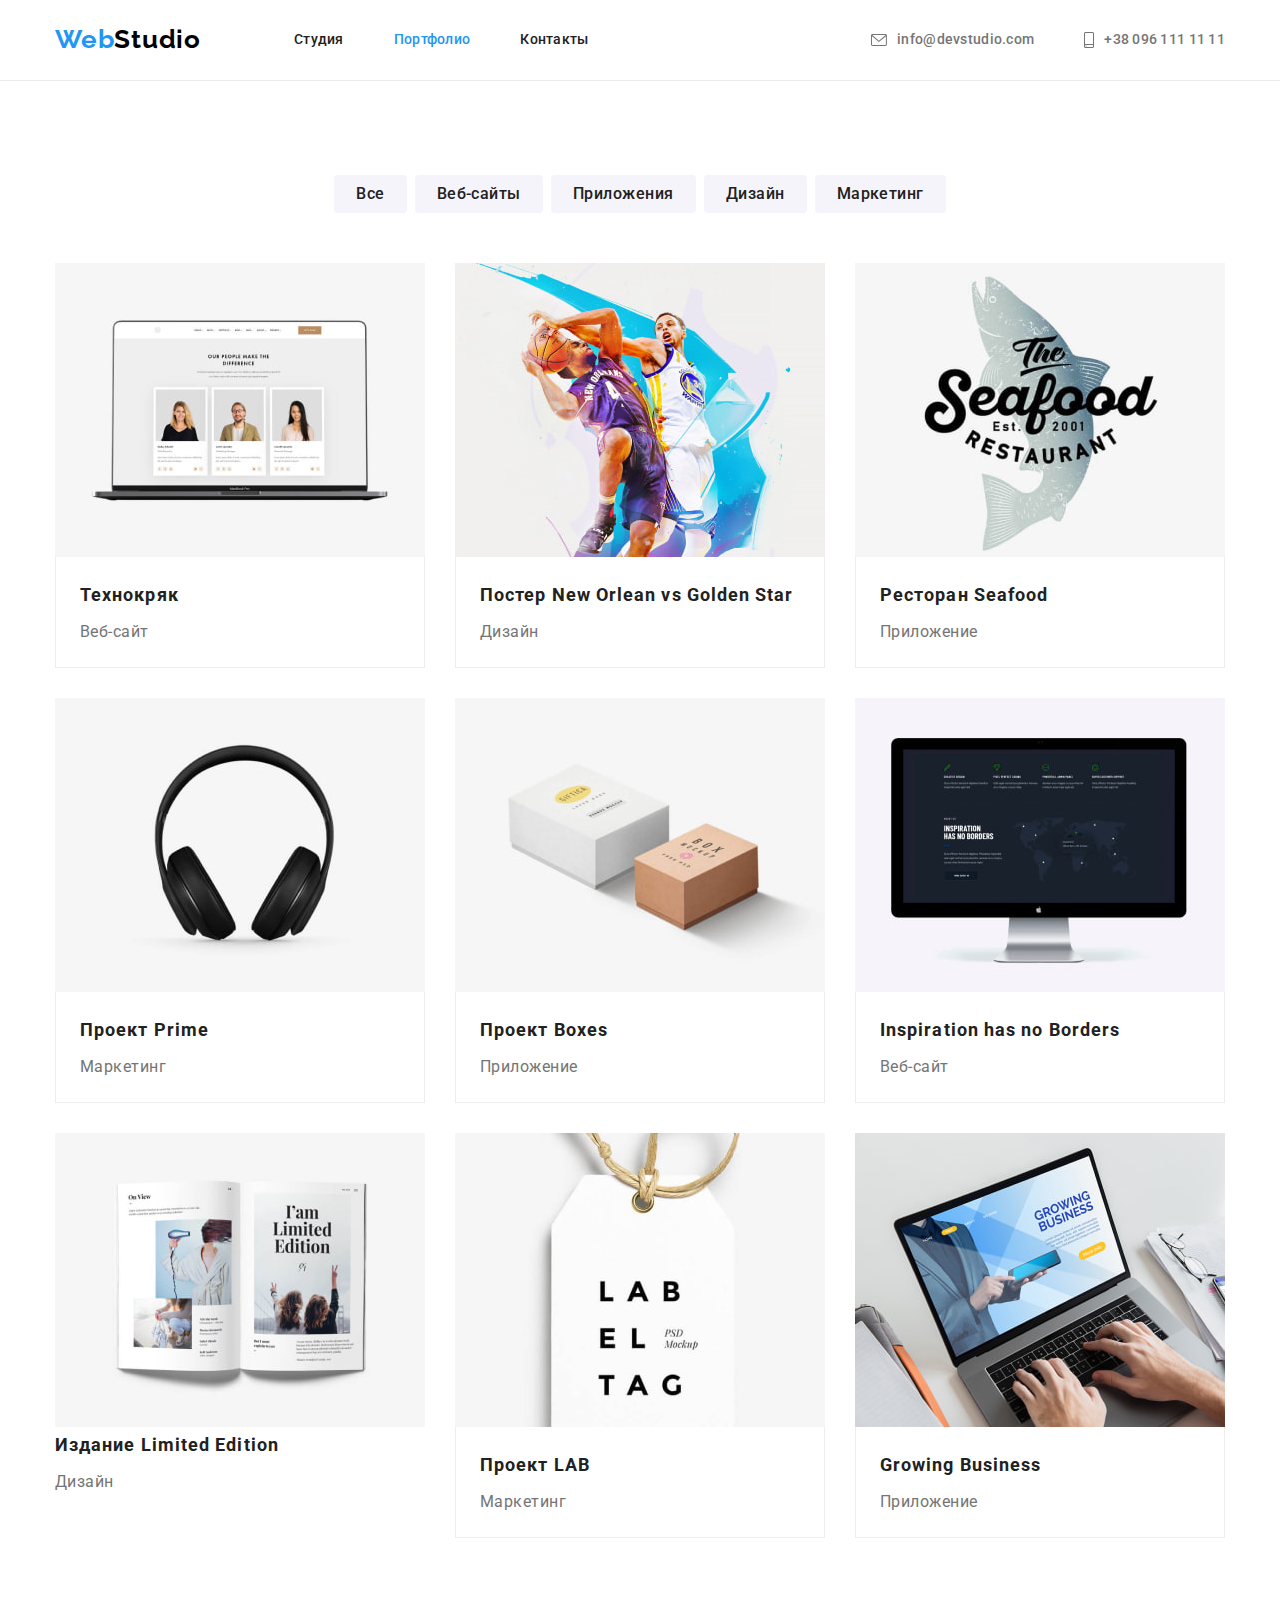
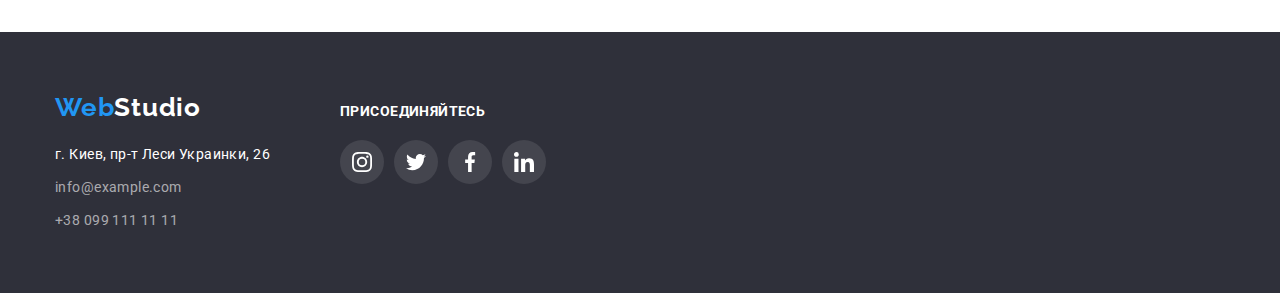
==== commit 22c2d2c7: "update mentor's remarks" ====
--- a/portfolio.html
+++ b/portfolio.html
@@ -87,7 +87,7 @@
                   height="294"
                   alt="MacBook Pro с открытым на нем сайтом"
                 />
-                <div>
+                <div class="portfolio-text">
                   <h2 class="portfolio-title">Технокряк</h2>
                   <p class="filter-title">Веб-сайт</p>
                 </div>
@@ -101,7 +101,7 @@
                   height="294"
                   alt="Постер с баскетболистами"
                 />
-                <div>
+                <div class="portfolio-text">
                   <h2 class="portfolio-title">Постер New Orlean vs Golden Star</h2>
                   <p class="filter-title">Дизайн</p>
                 </div>
@@ -115,7 +115,7 @@
                   height="294"
                   alt="Емблема-рыба ресторана Seafood"
                 />
-                <div>
+                <div class="portfolio-text">
                   <h2 class="portfolio-title">Ресторан Seafood</h2>
                   <p class="filter-title">Приложение</p>
                 </div>
@@ -129,7 +129,7 @@
                   height="294"
                   alt="Наушники черного цвета"
                 />
-                <div>
+                <div class="portfolio-text">
                   <h2 class="portfolio-title">Проект Prime</h2>
                   <p class="filter-title">Маркетинг</p>
                 </div>
@@ -138,7 +138,7 @@
             <li class="portfolio-item">
               <a href="" class="link">
                 <img src="./images/boxes.jpg" width="370" height="294" alt="Картонные коробки" />
-                <div>
+                <div class="portfolio-text">
                   <h2 class="portfolio-title">Проект Boxes</h2>
                   <p class="filter-title">Приложение</p>
                 </div>
@@ -152,7 +152,7 @@
                   height="294"
                   alt="Монитор компьютера с открытым на нем сайтом"
                 />
-                <div>
+                <div class="portfolio-text">
                   <h2 class="portfolio-title">Inspiration has no Borders</h2>
                   <p class="filter-title">Веб-сайт</p>
                 </div>
@@ -164,7 +164,7 @@
                 <div>
                   <h2 class="portfolio-title">Издание Limited Edition</h2>
                   <p class="filter-title">Дизайн</p>
-                </div>
+                </div class="portfolio-text">
               </a>
             </li>
             <li class="portfolio-item">
@@ -175,7 +175,7 @@
                   height="294"
                   alt="Бирка с надписью"
                 />
-                <div>
+                <div class="portfolio-text">
                   <h2 class="portfolio-title">Проект LAB</h2>
                   <p class="filter-title">Маркетинг</p>
                 </div>
@@ -189,7 +189,7 @@
                   height="294"
                   alt="Человеческие руки печатающие на открытом ноутбуке"
                 />
-                <div>
+                <div class="portfolio-text">
                   <h2 class="portfolio-title">Growing Business</h2>
                   <p class="filter-title">Приложение</p>
                 </div>
--- a/css/styles.css
+++ b/css/styles.css
@@ -112,6 +112,10 @@
   align-items: center;
 }
 
+.navigation-list .link {
+  color: var(--secondary-text-color);
+}
+
 .navigation-list .link.current {
   color: var(--accent-color);
 }
@@ -120,8 +124,6 @@
   display: inline-flex;
   padding-top: 32px;
   padding-bottom: 32px;
-
-  color: var(--secondary-text-color);
 }
 
 .navigation .logo {
@@ -329,46 +331,24 @@
   margin-right: 30px;
 }
 
-.features-item {
+.icon-background {
+  display: inline-flex;
+  justify-content: center;
+  align-items: center;
   width: 270px;
-}
-
-.features-item p {
+  height: 120px;
+  margin-bottom: 30px;
+
+  background-color: var(--secondary-background-color);
+  border-radius: 4px;
+}
+
+.features-text {
   padding-bottom: 3px;
   font-size: 14px;
   line-height: 1.71;
   letter-spacing: 0.03em;
 }
-
-.features-list .icon {
-  margin-bottom: 30px;
-}
-
-/* .features-item::before {
-  display: inline-block;
-  content: '';
-  width: inherit;
-  height: 120px;
-  margin-bottom: 30px;
-
-  background-color: #f5f4fa;
-  border-radius: 4px;
-  background-repeat: no-repeat;
-  background-position: center;
-}
-
-.item-antenna::before {
-  background-image: url(../images/icons.svg#icon-antenna);
-}
-.item-clock::before {
-  background-image: url(../images/clock.svg);
-}
-.item-diagram::before {
-  background-image: url(../images/diagram.svg);
-}
-.item-astronaut::before {
-  background-image: url(../images/astronaut.svg);
-} */
 
 /* Наша зайнятість + Команда + Постійні клієнти */
 
@@ -421,17 +401,23 @@
 }
 
 .partner-icon {
+  display: inline-flex;
+  justify-content: center;
+  align-items: center;
+  width: 170px;
+  height: 92px;
+  border: 1px solid var(--partner-item-color);
+  border-radius: 4px;
   color: var(--partner-item-color);
 }
 
 .partner-icon:hover,
 .partner-icon:focus {
   color: var(--accent-color);
+  border-color: var(--accent-color);
 }
 
 .partner-icon .icon {
-  border: 1px solid currentColor;
-  border-radius: 4px;
   fill: currentColor;
 }
 
@@ -463,6 +449,7 @@
 }
 .team-item {
   padding-bottom: 30px;
+  background-color: var(--white-text-color);
 
   box-shadow: 0px 1px 3px rgba(0, 0, 0, 0.12), 0px 1px 1px rgba(0, 0, 0, 0.14),
     0px 2px 1px rgba(0, 0, 0, 0.2);
@@ -552,7 +539,7 @@
     1px 4px 6px rgba(0, 0, 0, 0.16);
 }
 
-.portfolio-item div {
+.portfolio-text {
   padding: 20px 24px;
 
   border: 1px solid var(--potrfolio-border-color);
